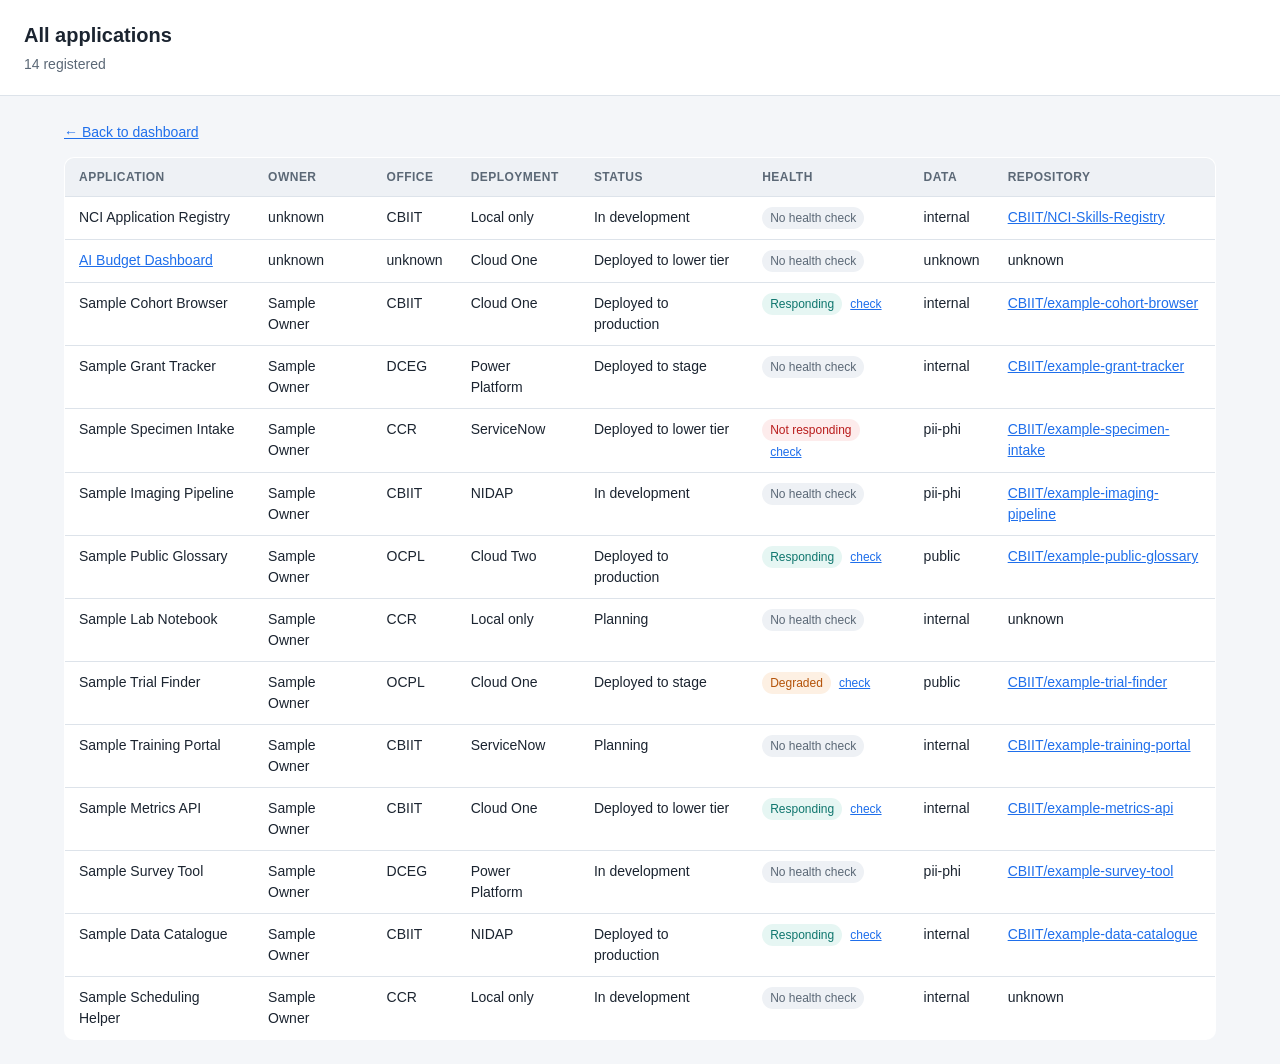
==== apps.html @ 3696f69b "Add NCI application registry dashboard Zero-dependency static site showing three donut chartlets, th" ====
<!doctype html>
<html lang="en">
  <head>
    <meta charset="utf-8" />
    <meta name="viewport" content="width=device-width, initial-scale=1" />
    <title>Applications — NCI Application Registry</title>
    <link rel="stylesheet" href="assets/styles.css" />
  </head>
  <body>
    <header class="site">
      <h1 id="heading">Applications</h1>
      <p id="subheading"></p>
    </header>

    <main>
      <a class="back" href="index.html">&larr; Back to dashboard</a>
      <div id="error" hidden class="error"></div>
      <div id="table"></div>
    </main>

    <script type="module" src="assets/apps.js"></script>
  </body>
</html>
---- assets/styles.css ----
:root {
  --bg: #f4f6f9;
  --card: #ffffff;
  --ink: #1b2430;
  --muted: #5b6876;
  --line: #dde3ea;
  --accent: #1f6feb;
  --track: #eef1f5;

  --c0: #1f6feb;
  --c1: #12a594;
  --c2: #d97706;
  --c3: #8b5cf6;
  --c4: #e5484d;
  --c5: #64748b;
}

* {
  box-sizing: border-box;
}

body {
  margin: 0;
  background: var(--bg);
  color: var(--ink);
  font: 16px/1.5 -apple-system, BlinkMacSystemFont, "Segoe UI", Roboto, Helvetica, Arial,
    sans-serif;
}

a {
  color: var(--accent);
}

header.site {
  background: var(--card);
  border-bottom: 1px solid var(--line);
  padding: 20px 24px;
}

header.site h1 {
  margin: 0;
  font-size: 20px;
}

header.site p {
  margin: 4px 0 0;
  color: var(--muted);
  font-size: 14px;
}

main {
  max-width: 1200px;
  margin: 0 auto;
  padding: 24px;
}

.grid {
  display: grid;
  grid-template-columns: repeat(3, 1fr);
  gap: 20px;
}

@media (max-width: 1000px) {
  .grid {
    grid-template-columns: repeat(2, 1fr);
  }
}

@media (max-width: 680px) {
  .grid {
    grid-template-columns: 1fr;
  }
}

.card {
  background: var(--card);
  border: 1px solid var(--line);
  border-radius: 10px;
  padding: 20px;
}

.card h2 {
  margin: 0 0 4px;
  font-size: 16px;
}

.card p.hint {
  margin: 0 0 12px;
  color: var(--muted);
  font-size: 13px;
}

.donut {
  position: relative;
  display: grid;
  place-items: center;
}

.donut svg {
  width: 100%;
  max-width: 220px;
  height: auto;
}

.donut-centre {
  position: absolute;
  display: grid;
  place-items: center;
  pointer-events: none;
  text-align: center;
}

.donut-centre strong {
  font-size: 30px;
  line-height: 1;
}

.donut-centre span {
  font-size: 11px;
  color: var(--muted);
  text-transform: uppercase;
  letter-spacing: 0.04em;
}

.segment {
  transition: opacity 0.12s ease;
}

svg a:hover .segment,
svg a:focus-visible .segment {
  opacity: 0.72;
}

svg a:focus-visible {
  outline: 2px solid var(--accent);
  outline-offset: 2px;
}

.legend {
  list-style: none;
  margin: 16px 0 0;
  padding: 0;
}

.legend a {
  display: flex;
  align-items: center;
  gap: 8px;
  padding: 5px 6px;
  border-radius: 6px;
  text-decoration: none;
  color: inherit;
  font-size: 14px;
}

.legend a:hover,
.legend a:focus-visible {
  background: var(--track);
}

.swatch {
  width: 11px;
  height: 11px;
  border-radius: 3px;
  flex: none;
}

.legend-label {
  flex: 1;
}

.legend-count {
  font-variant-numeric: tabular-nums;
  color: var(--muted);
}

table {
  width: 100%;
  border-collapse: collapse;
  background: var(--card);
  border: 1px solid var(--line);
  border-radius: 10px;
  overflow: hidden;
}

th,
td {
  text-align: left;
  padding: 10px 14px;
  border-bottom: 1px solid var(--line);
  font-size: 14px;
  vertical-align: top;
}

th {
  background: var(--track);
  font-size: 12px;
  text-transform: uppercase;
  letter-spacing: 0.04em;
  color: var(--muted);
}

tbody tr:last-child td {
  border-bottom: none;
}

.pill {
  display: inline-block;
  padding: 2px 8px;
  border-radius: 999px;
  font-size: 12px;
  background: var(--track);
  color: var(--muted);
}

.pill.ok {
  background: #e6f6f3;
  color: #0f766e;
}

.pill.warn {
  background: #fdf0e3;
  color: #b45309;
}

.pill.bad {
  background: #fdecec;
  color: #b91c1c;
}

.back {
  display: inline-block;
  margin-bottom: 14px;
  font-size: 14px;
}

.notice {
  background: #fff8e6;
  border: 1px solid #f0d9a8;
  color: #7a5b12;
  border-radius: 8px;
  padding: 10px 14px;
  font-size: 13px;
  margin-bottom: 20px;
}

.error {
  background: #fdecec;
  border: 1px solid #f3c2c2;
  color: #b91c1c;
  border-radius: 8px;
  padding: 12px 16px;
}

.empty {
  color: var(--muted);
  font-size: 14px;
}
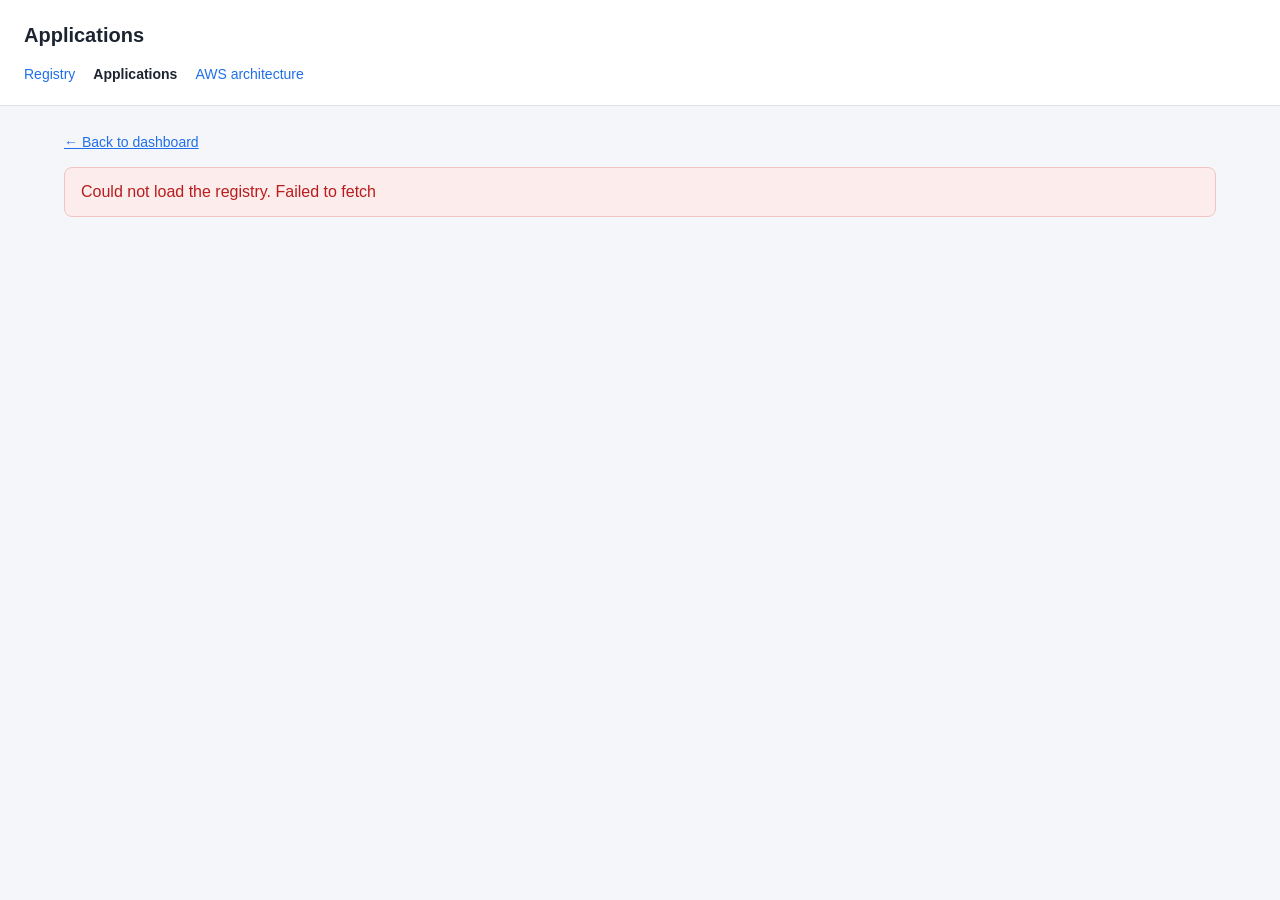
==== commit 5474754d: "Add AWS architecture and GitHub Pages deployment" ====
--- a/apps.html
+++ b/apps.html
@@ -10,6 +10,11 @@
     <header class="site">
       <h1 id="heading">Applications</h1>
       <p id="subheading"></p>
+      <nav class="site-nav" aria-label="Primary navigation">
+        <a href="index.html">Registry</a>
+        <a href="apps.html" aria-current="page">Applications</a>
+        <a href="architecture.html">AWS architecture</a>
+      </nav>
     </header>
 
     <main>
--- a/assets/styles.css
+++ b/assets/styles.css
@@ -46,6 +46,22 @@
   margin: 4px 0 0;
   color: var(--muted);
   font-size: 14px;
+}
+
+.site-nav {
+  display: flex;
+  gap: 18px;
+  margin-top: 14px;
+  font-size: 14px;
+}
+
+.site-nav a {
+  text-decoration: none;
+}
+
+.site-nav a[aria-current="page"] {
+  color: var(--ink);
+  font-weight: 600;
 }
 
 main {
@@ -256,3 +272,276 @@
   color: var(--muted);
   font-size: 14px;
 }
+
+.architecture-intro {
+  max-width: 760px;
+  margin-bottom: 22px;
+}
+
+.architecture-intro h2 {
+  margin: 0 0 6px;
+  font-size: 24px;
+}
+
+.architecture-intro p {
+  margin: 0;
+  color: var(--muted);
+}
+
+.arch-figure {
+  margin: 0 0 24px;
+  border: 1px solid var(--line);
+  border-radius: 10px;
+  padding: 18px;
+  background: var(--card);
+}
+
+.arch-figure h2 {
+  margin: 0 0 4px;
+  font-size: 18px;
+}
+
+.arch-caption {
+  margin: 0 0 14px;
+  max-width: 820px;
+  color: var(--muted);
+  font-size: 13px;
+}
+
+.map-scroll {
+  overflow-x: auto;
+}
+
+.arch-svg {
+  display: block;
+  width: 100%;
+  min-width: 1040px;
+  height: auto;
+  font-family: inherit;
+}
+
+.zone {
+  stroke-width: 1.5;
+}
+
+.zone-local {
+  fill: #f8fafc;
+  stroke: #64748b;
+}
+
+.zone-github {
+  fill: #ffffff;
+  stroke: #24292f;
+}
+
+.zone-legend {
+  fill: #fbfcfe;
+  stroke: var(--line);
+}
+
+.zone-title {
+  fill: var(--ink);
+  font-size: 12px;
+  font-weight: 700;
+  letter-spacing: 0.08em;
+}
+
+.zone-sub {
+  fill: var(--muted);
+  font-size: 11px;
+}
+
+.aws-boundary {
+  fill: none;
+  stroke: #ff9900;
+  stroke-width: 1.5;
+  stroke-dasharray: 6 4;
+}
+
+.aws-chip {
+  fill: #ff9900;
+}
+
+.aws-chip-text {
+  fill: #1b2430;
+  font-size: 10px;
+  font-weight: 800;
+}
+
+.aws-label {
+  fill: var(--ink);
+  font-size: 12px;
+  font-weight: 700;
+}
+
+.acct {
+  fill: #ffffff;
+  stroke-width: 1.5;
+}
+
+.acct-sandbox {
+  stroke: #d97706;
+}
+
+.acct-nonprod {
+  stroke: #1f6feb;
+}
+
+.acct-prod {
+  stroke: #0f8b79;
+}
+
+.acct-title {
+  font-size: 12px;
+  font-weight: 700;
+  letter-spacing: 0.06em;
+}
+
+.t-sandbox {
+  fill: #b45309;
+}
+
+.t-nonprod {
+  fill: #1a56c4;
+}
+
+.t-prod {
+  fill: #0f6d5f;
+}
+
+.acct-sub,
+.acct-note {
+  fill: var(--muted);
+  font-size: 10.5px;
+}
+
+.acct-note.warn {
+  fill: #b91c1c;
+}
+
+.node {
+  fill: #ffffff;
+  stroke: var(--line);
+  stroke-width: 1;
+}
+
+.node-title {
+  fill: var(--ink);
+  font-size: 11.5px;
+  font-weight: 700;
+}
+
+.node-sub {
+  fill: var(--muted);
+  font-size: 10px;
+}
+
+.chip-glyph {
+  fill: #ffffff;
+  font-size: 9px;
+  font-weight: 800;
+}
+
+.chip-glyph.lambda {
+  font-size: 17px;
+}
+
+.f-ai {
+  fill: #1f6feb;
+}
+
+.f-test {
+  fill: #64748b;
+}
+
+.f-repo,
+.f-ci {
+  fill: #24292f;
+}
+
+.f-identity,
+.f-edge {
+  fill: #8c4fff;
+}
+
+.f-infra {
+  fill: #e7157b;
+}
+
+.f-compute {
+  fill: #ed7100;
+}
+
+.f-data {
+  fill: #527fff;
+}
+
+.flow {
+  fill: none;
+  stroke: #64748b;
+  stroke-width: 1.5;
+}
+
+.flow-label {
+  fill: var(--muted);
+  font-size: 10.5px;
+}
+
+.flow-promote {
+  fill: none;
+  stroke: #1f6feb;
+  stroke-width: 1.5;
+  stroke-dasharray: 6 4;
+}
+
+.flow-blocked {
+  fill: none;
+  stroke: #b91c1c;
+  stroke-width: 1.5;
+  stroke-dasharray: 6 4;
+}
+
+.blocked-x {
+  stroke: #b91c1c;
+  stroke-width: 2;
+}
+
+.blocked-label {
+  fill: #b91c1c;
+  font-size: 10.5px;
+  font-weight: 600;
+}
+
+.legend-text {
+  fill: #334155;
+  font-size: 11px;
+}
+
+.boundary-notes {
+  display: grid;
+  grid-template-columns: repeat(3, 1fr);
+  gap: 16px;
+  margin-top: 22px;
+}
+
+.boundary-notes section {
+  border-top: 3px solid var(--line);
+  padding-top: 10px;
+}
+
+.boundary-notes h3 {
+  margin: 0 0 5px;
+  font-size: 15px;
+}
+
+.boundary-notes p {
+  margin: 0;
+  color: var(--muted);
+  font-size: 13px;
+}
+
+@media (max-width: 680px) {
+  .boundary-notes {
+    grid-template-columns: 1fr;
+  }
+}
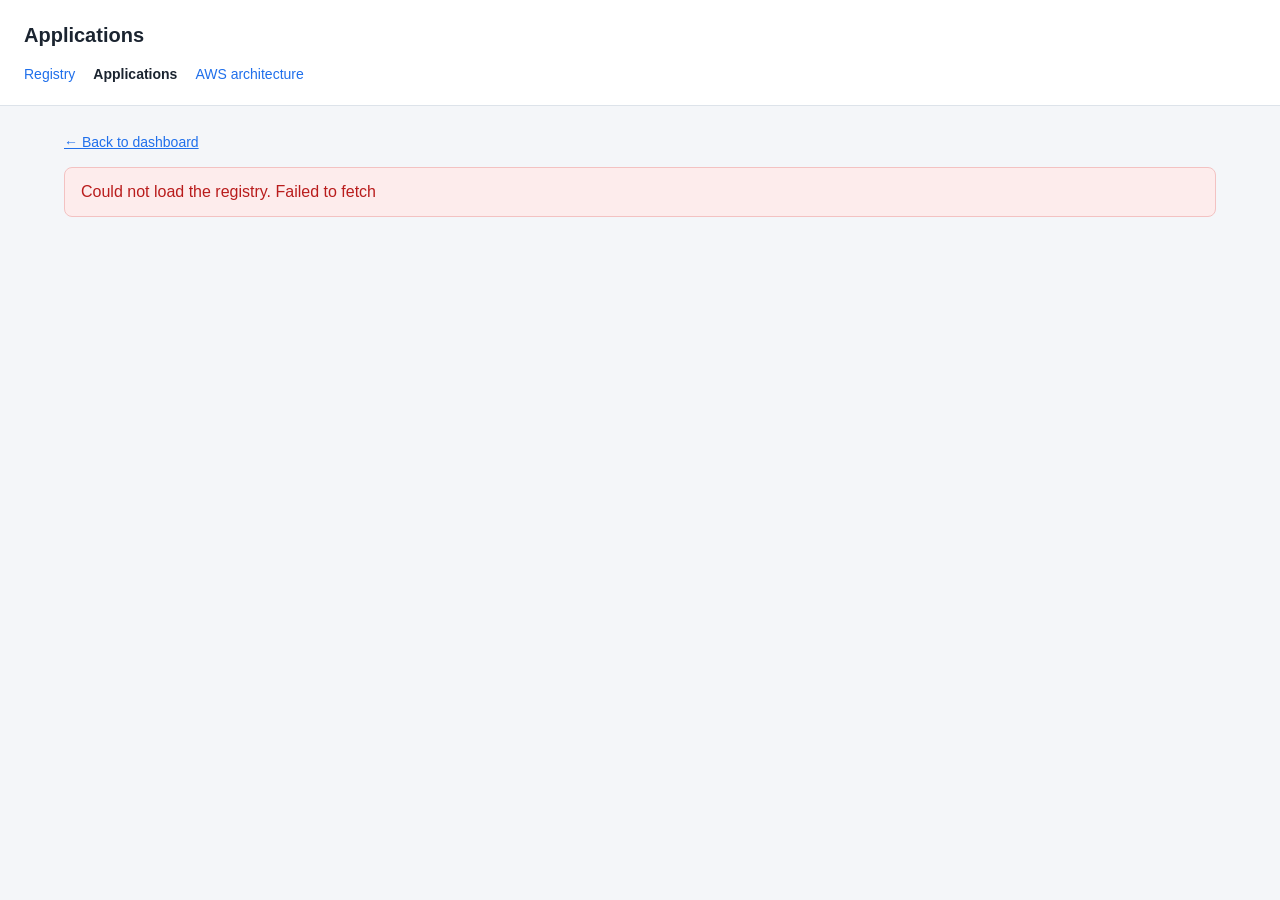
==== commit bf7d8277: "Register GitHub Pages deployment" ====
--- a/apps.html
+++ b/apps.html
@@ -4,7 +4,7 @@
     <meta charset="utf-8" />
     <meta name="viewport" content="width=device-width, initial-scale=1" />
     <title>Applications — NCI Application Registry</title>
-    <link rel="stylesheet" href="assets/styles.css" />
+    <link rel="stylesheet" href="assets/styles.css?v=20260929" />
   </head>
   <body>
     <header class="site">
@@ -20,7 +20,7 @@
     <main>
       <a class="back" href="index.html">&larr; Back to dashboard</a>
       <div id="error" hidden class="error"></div>
-      <div id="table"></div>
+      <div id="table" class="table-scroll" role="region" aria-label="Application registry table" tabindex="0"></div>
     </main>
 
     <script type="module" src="assets/apps.js"></script>
--- a/assets/styles.css
+++ b/assets/styles.css
@@ -190,8 +190,21 @@
   color: var(--muted);
 }
 
+.table-scroll {
+  width: 100%;
+  max-width: 100%;
+  overflow-x: auto;
+  border-radius: 10px;
+}
+
+.table-scroll:focus-visible {
+  outline: 2px solid var(--accent);
+  outline-offset: 3px;
+}
+
 table {
   width: 100%;
+  min-width: 920px;
   border-collapse: collapse;
   background: var(--card);
   border: 1px solid var(--line);
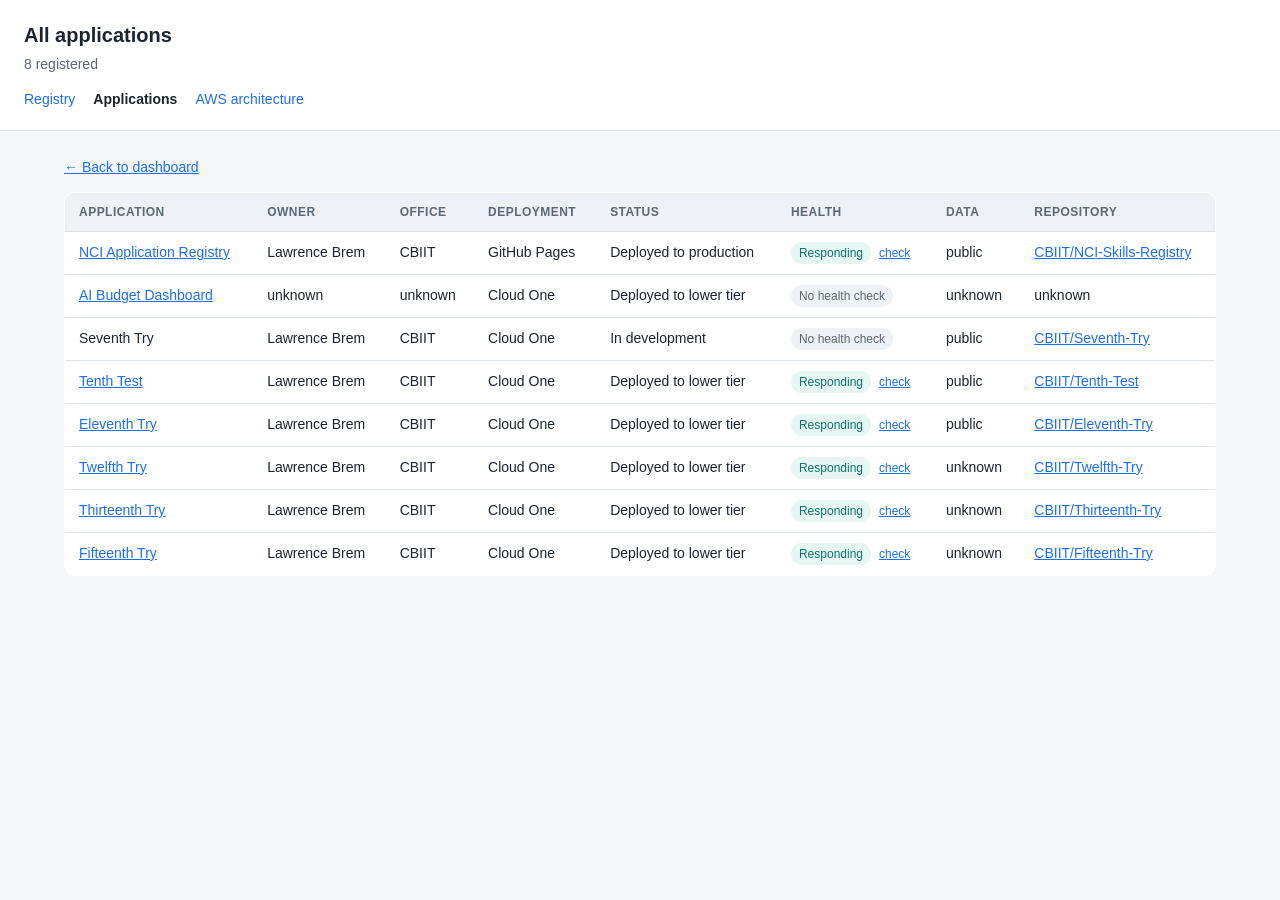
==== commit f9903479: "Load registry from deployed Pages bundle" ====
--- a/apps.html
+++ b/apps.html
@@ -23,6 +23,6 @@
       <div id="table" class="table-scroll" role="region" aria-label="Application registry table" tabindex="0"></div>
     </main>
 
-    <script type="module" src="assets/apps.js"></script>
+    <script type="module" src="assets/apps.js?v=20260929b"></script>
   </body>
 </html>
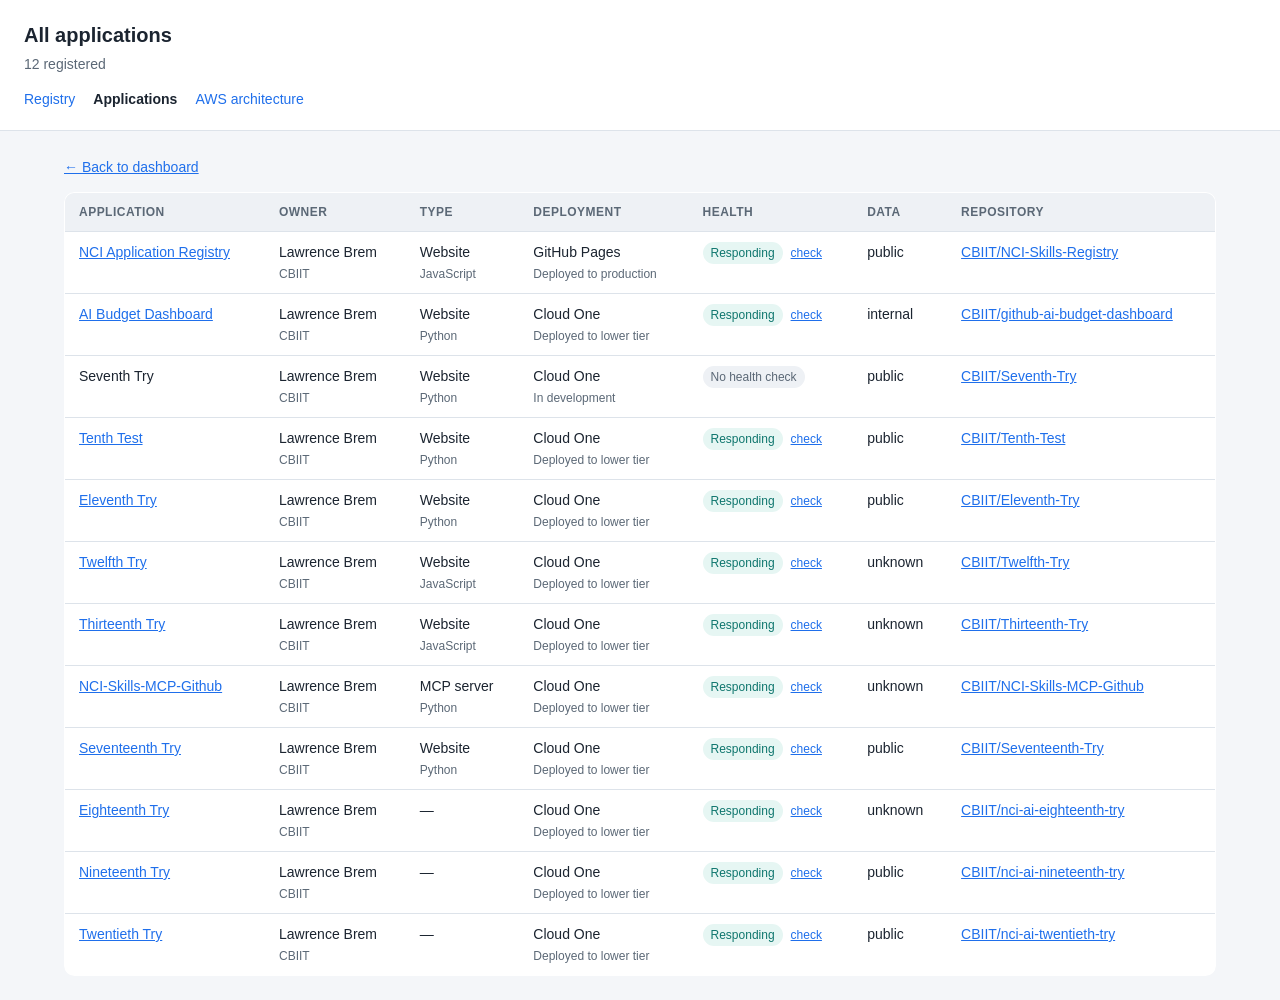
==== commit a3b7b0f6: "Add appType and language columns to application table" ====
--- a/apps.html
+++ b/apps.html
@@ -4,7 +4,7 @@
     <meta charset="utf-8" />
     <meta name="viewport" content="width=device-width, initial-scale=1" />
     <title>Applications — NCI Application Registry</title>
-    <link rel="stylesheet" href="assets/styles.css?v=20260929" />
+    <link rel="stylesheet" href="assets/styles.css?v=20261001" />
   </head>
   <body>
     <header class="site">
@@ -23,6 +23,6 @@
       <div id="table" class="table-scroll" role="region" aria-label="Application registry table" tabindex="0"></div>
     </main>
 
-    <script type="module" src="assets/apps.js?v=20260929b"></script>
+    <script type="module" src="assets/apps.js?v=20261001"></script>
   </body>
 </html>
--- a/assets/styles.css
+++ b/assets/styles.css
@@ -233,6 +233,12 @@
   border-bottom: none;
 }
 
+.cell-sub {
+  margin-top: 2px;
+  font-size: 12px;
+  color: var(--muted);
+}
+
 .pill {
   display: inline-block;
   padding: 2px 8px;
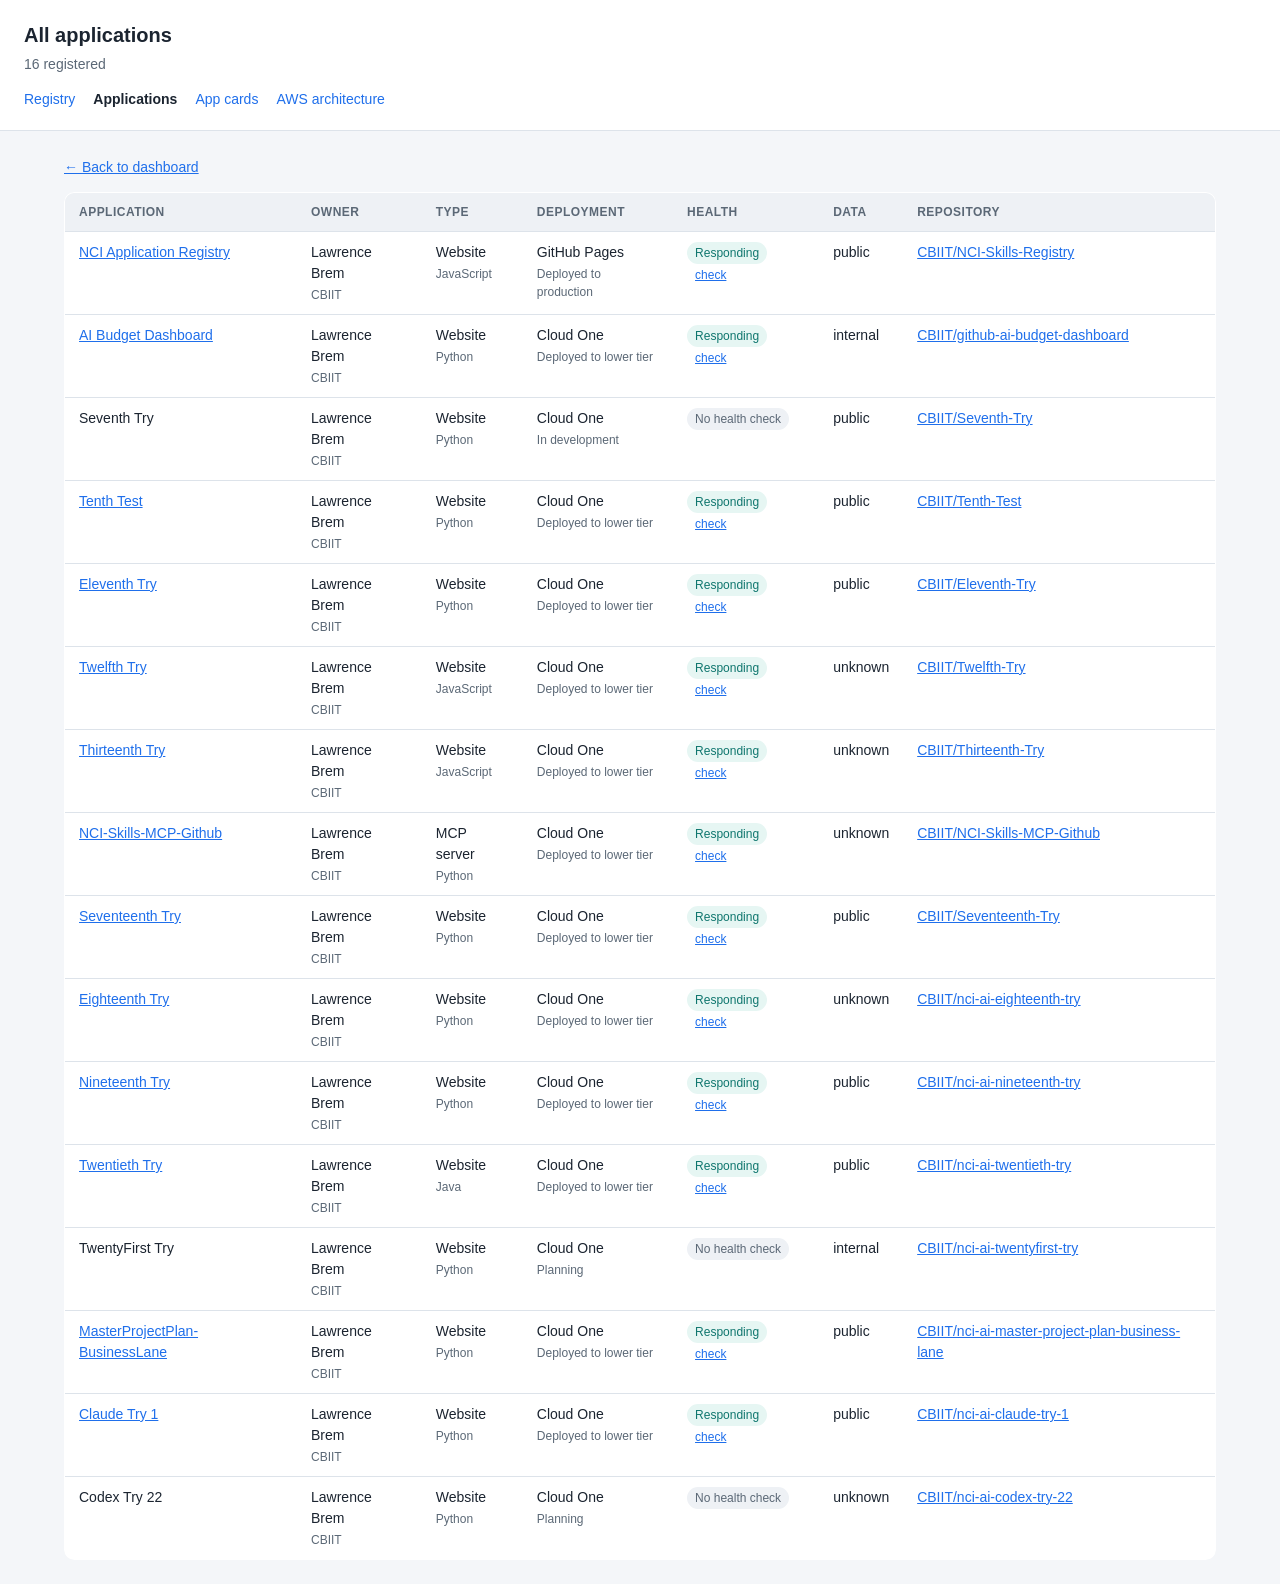
==== commit 277e2767: "Add application dashboard cards Co-authored-by: Copilot <223556219+Copilot@users.noreply.github.com>" ====
--- a/apps.html
+++ b/apps.html
@@ -4,7 +4,7 @@
     <meta charset="utf-8" />
     <meta name="viewport" content="width=device-width, initial-scale=1" />
     <title>Applications — NCI Application Registry</title>
-    <link rel="stylesheet" href="assets/styles.css?v=20261001" />
+    <link rel="stylesheet" href="assets/styles.css?v=20261105" />
   </head>
   <body>
     <header class="site">
@@ -13,6 +13,7 @@
       <nav class="site-nav" aria-label="Primary navigation">
         <a href="index.html">Registry</a>
         <a href="apps.html" aria-current="page">Applications</a>
+        <a href="cards.html">App cards</a>
         <a href="architecture.html">AWS architecture</a>
       </nav>
     </header>
--- a/assets/styles.css
+++ b/assets/styles.css
@@ -50,6 +50,7 @@
 
 .site-nav {
   display: flex;
+  flex-wrap: wrap;
   gap: 18px;
   margin-top: 14px;
   font-size: 14px;
@@ -564,3 +565,87 @@
     grid-template-columns: 1fr;
   }
 }
+
+.app-cards {
+  display: grid;
+  grid-template-columns: repeat(auto-fill, minmax(min(100%, 300px), 1fr));
+  gap: 20px;
+}
+
+.app-card {
+  display: flex;
+  flex-direction: column;
+}
+
+.app-card-head {
+  display: flex;
+  align-items: flex-start;
+  justify-content: space-between;
+  gap: 10px;
+}
+
+.app-card-head h2 {
+  min-width: 0;
+  overflow-wrap: anywhere;
+}
+
+.app-card-head .pill {
+  flex: none;
+}
+
+.app-card-desc {
+  margin: 0 0 12px;
+  font-size: 13px;
+}
+
+.app-card-body {
+  flex: 1;
+  margin-bottom: 14px;
+}
+
+.card-metrics {
+  margin: 0;
+  font-size: 13px;
+}
+
+.card-metrics div {
+  display: flex;
+  justify-content: space-between;
+  gap: 12px;
+  padding: 4px 0;
+  border-bottom: 1px solid var(--track);
+}
+
+.card-metrics dt {
+  color: var(--muted);
+}
+
+.card-metrics dd {
+  margin: 0;
+  font-weight: 600;
+  text-align: right;
+}
+
+.app-card-links {
+  display: flex;
+  flex-wrap: wrap;
+  gap: 8px;
+}
+
+.card-link {
+  padding: 5px 12px;
+  border: 1px solid var(--line);
+  border-radius: 6px;
+  font-size: 13px;
+  text-decoration: none;
+}
+
+a.card-link:hover {
+  background: var(--track);
+}
+
+.card-link.disabled {
+  color: var(--muted);
+  background: var(--track);
+  cursor: not-allowed;
+}
